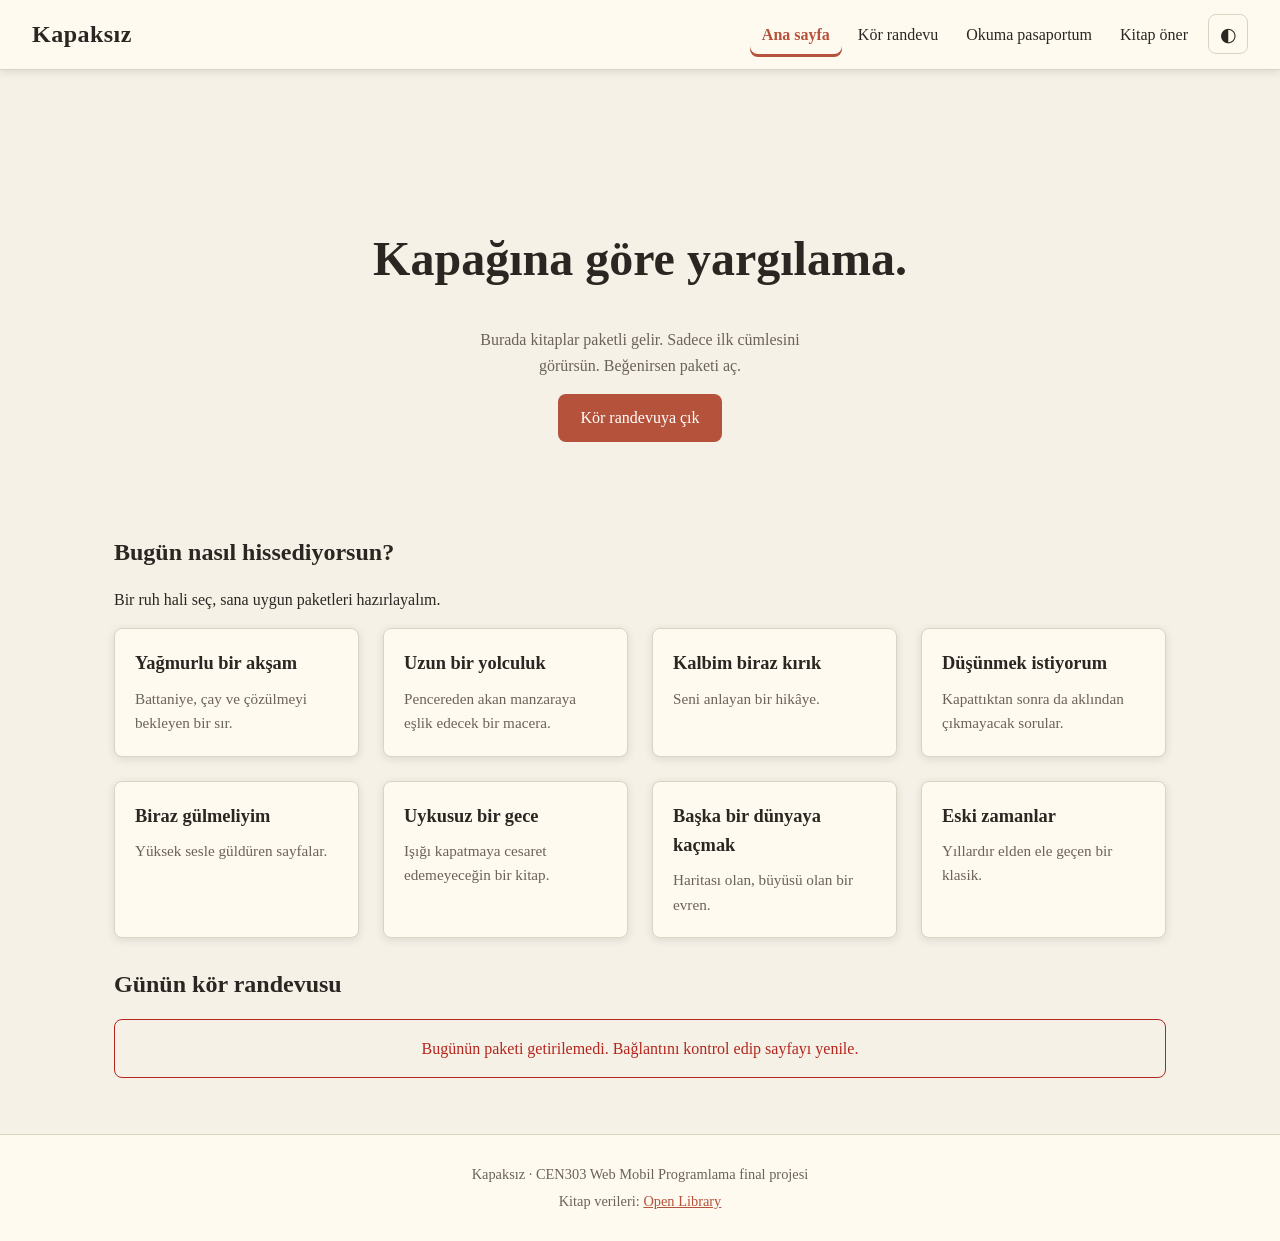
==== index.html @ 29a445d3 "Claude'un yazdığı ilk sürüm (yedek, teslime girmeyecek)" ====
<!DOCTYPE html>
<!-- lang="tr": Ekran okuyucular metni Türkçe okur, tarayıcı da heceleme ve tireleme işini buna göre yapar. -->
<html lang="tr">
<head>
  <!-- Türkçe karakterlerin (ç, ğ, ı, ö, ş, ü) bozulmadan görünmesi için -->
  <meta charset="UTF-8">
  <!-- Ödev şartı: meta viewport. Bu satır olmazsa telefon sayfayı masaüstü genişliğinde çizip küçültür,
       medya sorgularımız da hiç çalışmaz. -->
  <meta name="viewport" content="width=device-width, initial-scale=1.0">
  <meta name="description" content="Kapaksız: Kitaplarla kör randevu. Kapağı değil, ilk cümleyi gör.">
  <title>Kapaksız | Kitaplarla kör randevu</title>

  <!-- Ödev şartı: tek harici CSS dosyası. Dört sayfa da aynı dosyayı kullanır. -->
  <link rel="stylesheet" href="css/style.css">

  <!-- defer: HTML tamamen okunduktan sonra çalışır. Böylece JS, aradığı öğeleri sayfada hazır bulur. -->
  <script src="js/main.js" defer></script>
  <!-- Sayfaya özel kod. defer'li betikler yazıldıkları sırayla çalışır, main.js hep önce gelir. -->
  <script src="js/anasayfa.js" defer></script>
</head>
<body>

  <!-- ================= ORTAK ÜST BİLGİ =================
       Bu <header> bloğu dört sayfada da birebir aynı olacak.
       Tek fark: aktif sayfanın linkinde aria-current="page" bulunur. -->
  <header class="ust-bilgi">
    <a href="index.html" class="logo">Kapaksız</a>

    <!-- Hamburger menü düğmesi. Sadece mobilde görünecek (Aşama 3, CSS).
         aria-expanded: Menünün açık mı kapalı mı olduğunu ekran okuyucuya bildirir. JS bunu değiştirecek (Aşama 4). -->
    <button class="menu-dugmesi" type="button" aria-expanded="false" aria-controls="ana-menu" aria-label="Menüyü aç">
      <span class="menu-cizgi"></span>
      <span class="menu-cizgi"></span>
      <span class="menu-cizgi"></span>
    </button>

    <!-- <nav>: "Bu bir gezinme menüsüdür" anlamı taşır. <div> bu bilgiyi vermez. -->
    <nav id="ana-menu" class="ana-menu" aria-label="Ana menü">
      <ul>
        <li><a href="index.html" aria-current="page">Ana sayfa</a></li>
        <li><a href="randevu.html">Kör randevu</a></li>
        <li><a href="pasaport.html">Okuma pasaportum</a></li>
        <li><a href="iletisim.html">Kitap öner</a></li>
      </ul>
    </nav>

    <button class="tema-dugmesi" type="button" aria-label="Karanlık modu aç/kapat">◐</button>
  </header>

  <!-- <main>: Sayfanın asıl içeriği. Her sayfada yalnızca bir tane olur. -->
  <main>

    <!-- Karşılama bölümü. aria-labelledby, bölümü başlığıyla ilişkilendirir. -->
    <section class="karsilama" aria-labelledby="karsilama-baslik">
      <h1 id="karsilama-baslik">Kapağına göre yargılama.</h1>
      <p>Burada kitaplar paketli gelir. Sadece ilk cümlesini görürsün. Beğenirsen paketi aç.</p>
      <a href="randevu.html" class="dugme">Kör randevuya çık</a>
    </section>

    <!-- Ruh hali kartları. İçi şimdilik boş: Kartları Aşama 4'te JavaScript,
         data/moods.json dosyasını okuyup createElement ile üretecek. -->
    <section class="ruh-hali" aria-labelledby="ruh-hali-baslik">
      <h2 id="ruh-hali-baslik">Bugün nasıl hissediyorsun?</h2>
      <p>Bir ruh hali seç, sana uygun paketleri hazırlayalım.</p>
      <div id="ruh-hali-kartlari" class="kart-izgara">
        <!-- JS buraya kartları ekleyecek -->
      </div>
    </section>

    <!-- Günün kör randevusu: Tek bir paketli kart. JS, kartı bu kutunun içine koyacak.
         Kart bir <article> olacak (kendi başına anlamlı içerik), ilk cümle de <blockquote> (alıntı). -->
    <section class="gunun-randevusu" aria-labelledby="gunun-baslik">
      <h2 id="gunun-baslik">Günün kör randevusu</h2>
      <div id="gunun-kitabi" aria-live="polite">
        <p class="durum">Paket hazırlanıyor…</p>
      </div>
    </section>

  </main>

  <!-- ================= ORTAK ALT BİLGİ ================= -->
  <footer class="alt-bilgi">
    <p>Kapaksız · CEN303 Web Mobil Programlama final projesi</p>
    <p>Kitap verileri: <a href="https://openlibrary.org" target="_blank" rel="noopener">Open Library</a></p>
  </footer>

</body>
</html>
---- css/style.css ----
/* =========================================================
   Kapaksız - tek stil dosyası (ödev şartı: tek harici CSS)
   Bölümler:
   1. Değişkenler (:root) ve karanlık mod
   2. Temel ayarlar
   3. Üst bilgi ve menü
   4. Sayfa bölümleri ve düğmeler
   5. Kartlar (ruh hali, kitap paketi, mühür)
   6. Form
   7. Alt bilgi
   8. Medya sorguları (tablet, masaüstü)

   Yaklaşım: "Önce mobil". Temel kurallar telefona göre yazılır,
   ekran büyüdükçe medya sorgularıyla genişletilir.
   ========================================================= */


/* ---------------------------------------------------------
   1. Değişkenler: renkleri ve ölçüleri tek yerde tutarız.
   Karanlık modda sadece bu değerleri değiştirmemiz yeterli.
   --------------------------------------------------------- */
:root {
  --renk-zemin: #f6f1e7;      /* eski kâğıt rengi */
  --renk-yuzey: #fffaf0;      /* kartların zemini, zeminden biraz açık */
  --renk-metin: #2b2622;
  --renk-soluk: #6b625a;      /* ikincil metinler */
  --renk-vurgu: #b5523b;      /* mühür kırmızısı */
  --renk-vurgu-koyu: #8e3e2c;
  --renk-paket: #c9a77c;      /* ambalaj kâğıdı */
  --renk-sicim: #7a5c3a;      /* paketin sicimi */
  --renk-hata: #b3261e;
  --renk-basari: #2e7d4f;
  --renk-cizgi: #ddd3c2;

  --yazi-govde: "Georgia", serif;
  --yazi-baslik: "Georgia", serif;

  --bosluk: 1rem;
  --kose: 8px;
  --golge: 0 2px 8px rgba(43, 38, 34, 0.12);
  --golge-buyuk: 0 8px 24px rgba(43, 38, 34, 0.18);
  --gecis: 0.3s ease;
  --icerik-genisligi: 1100px;
}

/* Karanlık mod: JS, <html> öğesine data-tema="karanlik" ekleyince
   bu değerler yukarıdakilerin yerine geçer. Başka hiçbir kural değişmez. */
:root[data-tema="karanlik"] {
  --renk-zemin: #1d1a17;
  --renk-yuzey: #29241f;
  --renk-metin: #ece4d6;
  --renk-soluk: #b0a594;
  --renk-vurgu: #e07a5f;
  --renk-vurgu-koyu: #c4634a;
  --renk-paket: #8a6d4b;
  --renk-sicim: #d8b98c;
  --renk-hata: #f28b82;
  --renk-basari: #7fd1a0;
  --renk-cizgi: #3d362f;
  --golge: 0 2px 8px rgba(0, 0, 0, 0.4);
  --golge-buyuk: 0 8px 24px rgba(0, 0, 0, 0.5);
}


/* ---------------------------------------------------------
   2. Temel ayarlar
   --------------------------------------------------------- */

/* box-sizing: Kenarlık ve iç boşluk, genişliğe dahil edilir. Ölçüler öngörülebilir olur. */
*,
*::before,
*::after {
  box-sizing: border-box;
}

body {
  margin: 0;
  min-height: 100vh;
  /* Flexbox ile alt bilgiyi her zaman sayfanın en altına iteriz. */
  display: flex;
  flex-direction: column;
  background-color: var(--renk-zemin);
  color: var(--renk-metin);
  font-family: var(--yazi-govde);
  line-height: 1.6;
  transition: background-color var(--gecis), color var(--gecis);
}

main {
  flex: 1;                 /* Kalan boşluğun tamamını main kaplar */
  width: 100%;
  max-width: var(--icerik-genisligi);
  margin: 0 auto;
  padding: var(--bosluk);
}

h1,
h2 {
  font-family: var(--yazi-baslik);
  line-height: 1.2;
}

h1 { font-size: 2rem; }
h2 { font-size: 1.5rem; }

a {
  color: var(--renk-vurgu);
  transition: color var(--gecis);
}

a:hover {
  color: var(--renk-vurgu-koyu);
}

img {
  max-width: 100%;
  display: block;
}

/* Klavye ile gezinen kullanıcılar nerede olduklarını görsün diye belirgin odak çerçevesi.
   :focus-visible sadece klavye odağında çalışır, fare tıklamasında çerçeve çıkmaz. */
:focus-visible {
  outline: 3px solid var(--renk-vurgu);
  outline-offset: 3px;
}

/* Gözle görünmeyen ama ekran okuyucunun okuduğu metin (ör. "Paketler" başlığı). */
.gorsel-gizli {
  position: absolute;
  width: 1px;
  height: 1px;
  overflow: hidden;
  clip: rect(0 0 0 0);
  white-space: nowrap;
}


/* ---------------------------------------------------------
   3. Üst bilgi ve menü (Flexbox)
   --------------------------------------------------------- */
.ust-bilgi {
  display: flex;
  flex-wrap: wrap;          /* Mobilde menü alt satıra geçebilsin */
  align-items: center;
  gap: 0.5rem;
  padding: 0.75rem var(--bosluk);
  background-color: var(--renk-yuzey);
  border-bottom: 1px solid var(--renk-cizgi);
  box-shadow: var(--golge);
  position: sticky;         /* Kaydırırken üstte sabit kalır */
  top: 0;
  z-index: 10;
}

.logo {
  margin-right: auto;       /* Logoyu sola, geri kalan her şeyi sağa iter */
  font-size: 1.5rem;
  font-weight: bold;
  text-decoration: none;
  color: var(--renk-metin);
  letter-spacing: 0.02em;
}

/* Mobilde sıralama: logo, tema düğmesi, hamburger. Menü en alta, tam genişlikte. */
.tema-dugmesi { order: 1; }
.menu-dugmesi { order: 2; }
.ana-menu     { order: 3; flex-basis: 100%; }

.tema-dugmesi,
.menu-dugmesi {
  background: none;
  border: 1px solid var(--renk-cizgi);
  border-radius: var(--kose);
  color: var(--renk-metin);
  cursor: pointer;
  width: 2.5rem;
  height: 2.5rem;
  font-size: 1.2rem;
  transition: background-color var(--gecis), border-color var(--gecis);
}

.tema-dugmesi:hover,
.menu-dugmesi:hover {
  background-color: var(--renk-zemin);
  border-color: var(--renk-vurgu);
}

/* Hamburger: Üç çizgi alt alta */
.menu-dugmesi {
  display: flex;
  flex-direction: column;
  justify-content: center;
  align-items: center;
  gap: 5px;
}

.menu-cizgi {
  display: block;
  width: 20px;
  height: 2px;
  background-color: currentColor;
  transition: transform var(--gecis), opacity var(--gecis);
}

/* Menü açıkken (aria-expanded="true") çizgiler X şekline döner. */
.menu-dugmesi[aria-expanded="true"] .menu-cizgi:nth-child(1) {
  transform: translateY(7px) rotate(45deg);
}
.menu-dugmesi[aria-expanded="true"] .menu-cizgi:nth-child(2) {
  opacity: 0;
}
.menu-dugmesi[aria-expanded="true"] .menu-cizgi:nth-child(3) {
  transform: translateY(-7px) rotate(-45deg);
}

/* Mobil menü: Varsayılan olarak kapalı. max-height ile açılırken kayarak iner.
   (display: none geçiş animasyonu yapamadığı için max-height kullanıyoruz.) */
.ana-menu {
  max-height: 0;
  overflow: hidden;
  transition: max-height var(--gecis);
}

/* JS, düğmeye tıklanınca menüye "acik" sınıfını ekleyecek (classList.toggle). */
.ana-menu.acik {
  max-height: 20rem;
}

.ana-menu ul {
  list-style: none;
  margin: 0;
  padding: 0.5rem 0;
  display: flex;
  flex-direction: column;
  gap: 0.25rem;
}

.ana-menu a {
  display: block;
  padding: 0.6rem 0.75rem;
  border-radius: var(--kose);
  text-decoration: none;
  color: var(--renk-metin);
  transition: background-color var(--gecis), color var(--gecis);
}

.ana-menu a:hover,
.ana-menu a:focus-visible {
  background-color: var(--renk-zemin);
  color: var(--renk-vurgu);
}

/* Aktif sayfa: HTML'deki aria-current="page" niteliğini seçici olarak kullanıyoruz. */
.ana-menu a[aria-current="page"] {
  color: var(--renk-vurgu);
  font-weight: bold;
  box-shadow: inset 3px 0 0 var(--renk-vurgu);
}


/* ---------------------------------------------------------
   4. Sayfa bölümleri ve düğmeler
   --------------------------------------------------------- */
section {
  margin-block: 2rem;
}

.karsilama {
  text-align: center;
  padding: 2rem var(--bosluk);
}

.karsilama p {
  max-width: 40ch;          /* Satır çok uzamasın, okunabilir kalsın */
  margin-inline: auto;
  color: var(--renk-soluk);
}

.dugme {
  display: inline-block;
  padding: 0.7rem 1.4rem;
  border: none;
  border-radius: var(--kose);
  background-color: var(--renk-vurgu);
  color: #fff;
  font-family: inherit;
  font-size: 1rem;
  text-decoration: none;
  cursor: pointer;
  transition: background-color var(--gecis), transform var(--gecis);
}

.dugme:hover {
  background-color: var(--renk-vurgu-koyu);
  color: #fff;
  transform: translateY(-2px);
}

.dugme:active {
  transform: translateY(0);
}

.dugme-ikincil {
  background-color: transparent;
  color: var(--renk-vurgu);
  border: 1px solid var(--renk-vurgu);
}

.dugme-ikincil:hover {
  background-color: var(--renk-vurgu);
}

/* Yükleniyor, hata ve "sonuç yok" mesajları */
.durum {
  text-align: center;
  color: var(--renk-soluk);
  padding: var(--bosluk);
}

/* hidden niteliği bazı display kurallarınca ezilebilir, garantiye alıyoruz. */
[hidden] {
  display: none !important;
}

.durum-yukleniyor::before {
  content: "";
  display: inline-block;
  width: 1rem;
  height: 1rem;
  margin-right: 0.5rem;
  vertical-align: -2px;
  border: 2px solid var(--renk-cizgi);
  border-top-color: var(--renk-vurgu);
  border-radius: 50%;
  animation: don 0.8s linear infinite;
}

@keyframes don {
  to { transform: rotate(360deg); }
}

.durum-hata {
  color: var(--renk-hata);
  border: 1px solid var(--renk-hata);
  border-radius: var(--kose);
}

/* Randevu sayfasındaki arama ve filtre çubuğu */
.arac-cubugu {
  display: flex;
  flex-direction: column;
  gap: var(--bosluk);
}


/* ---------------------------------------------------------
   5. Kartlar (Grid)
   --------------------------------------------------------- */

/* Izgara: auto-fill + minmax ile sütun sayısı ekrana göre kendiliğinden ayarlanır.
   Medya sorgusunda sadece boşluğu büyütmemiz yeterli. */
.kart-izgara {
  display: grid;
  grid-template-columns: repeat(auto-fill, minmax(220px, 1fr));
  gap: var(--bosluk);
  padding: 0;
  list-style: none;
}

/* Ruh hali kartı (JS ile <a class="ruh-hali-karti"> olarak üretilir, randevu sayfasına götürür) */
.ruh-hali-karti {
  display: block;
  text-decoration: none;
  text-align: left;
  padding: 1.25rem;
  border: 1px solid var(--renk-cizgi);
  border-radius: var(--kose);
  background-color: var(--renk-yuzey);
  color: var(--renk-metin);
  font-family: inherit;
  font-size: 1rem;
  cursor: pointer;
  box-shadow: var(--golge);
  transition: transform var(--gecis), box-shadow var(--gecis), border-color var(--gecis);
}

.ruh-hali-karti:hover,
.ruh-hali-karti:focus-visible {
  transform: translateY(-4px);
  box-shadow: var(--golge-buyuk);
  border-color: var(--renk-vurgu);
  color: var(--renk-metin);   /* Genel a:hover rengi kartın yazısını boyamasın */
}

.ruh-hali-karti h3 {
  margin: 0 0 0.5rem;
  font-size: 1.15rem;
}

.ruh-hali-karti p {
  margin: 0;
  color: var(--renk-soluk);
  font-size: 0.95rem;
}

/* --- Kitap paketi: Dönen kart ---
   JS'nin üreteceği yapı:
   <article class="kitap-karti">
     <div class="kart-ic">
       <div class="kart-yuz kart-on">  paket + ilk cümle + etiketler </div>
       <div class="kart-yuz kart-arka"> kapak + isim + yazar </div>
     </div>
   </article>
   Karta "acik" sınıfı eklenince .kart-ic 180 derece döner. */
.kitap-karti {
  perspective: 1000px;      /* 3B derinlik hissi verir */
  min-height: 400px;
}

.kart-ic {
  position: relative;
  width: 100%;
  height: 100%;
  min-height: 400px;
  transform-style: preserve-3d;
  transition: transform 0.7s cubic-bezier(0.4, 0.2, 0.2, 1);
}

.kitap-karti.acik .kart-ic {
  transform: rotateY(180deg);
}

.kart-yuz {
  position: absolute;
  inset: 0;
  display: flex;
  flex-direction: column;
  justify-content: center;
  gap: 0.75rem;
  padding: 1.25rem;
  border-radius: var(--kose);
  box-shadow: var(--golge);
  backface-visibility: hidden;   /* Arkası dönükken görünmesin */
}

/* Ön yüz: Ambalaj kâğıdı ve çapraz sicim (iki doğrusal gradyan ile çizildi) */
.kart-on {
  background:
    linear-gradient(90deg, transparent calc(50% - 3px), var(--renk-sicim) calc(50% - 3px),
                    var(--renk-sicim) calc(50% + 3px), transparent calc(50% + 3px)),
    linear-gradient(0deg, transparent calc(50% - 3px), var(--renk-sicim) calc(50% - 3px),
                    var(--renk-sicim) calc(50% + 3px), transparent calc(50% + 3px)),
    var(--renk-paket);
  color: #2b2622;
  cursor: pointer;
  transition: box-shadow var(--gecis), transform var(--gecis);
}

.kitap-karti:hover .kart-on {
  box-shadow: var(--golge-buyuk);
}

/* İlk cümle, sicimin üstünde okunabilsin diye kâğıt bir etiket içinde durur */
.ilk-cumle {
  margin: 0;
  padding: 1rem;
  background-color: var(--renk-yuzey);
  color: var(--renk-metin);
  border-radius: 4px;
  font-style: italic;
  box-shadow: var(--golge);
}

.ilk-cumle p {
  margin: 0;
}

.etiketler {
  display: flex;
  flex-wrap: wrap;
  gap: 0.4rem;
  padding: 0;
  margin: 0;
  list-style: none;
}

.etiketler li {
  padding: 0.15rem 0.6rem;
  border-radius: 999px;
  background-color: var(--renk-yuzey);
  color: var(--renk-metin);
  font-size: 0.8rem;
}

/* Arka yüz: Kapak ve isim. Başlangıçta ters durur, kart dönünce düzelir. */
.kart-arka {
  transform: rotateY(180deg);
  align-items: center;
  text-align: center;
  background-color: var(--renk-yuzey);
}

.kart-arka img {
  max-height: 200px;
  width: auto;
  border-radius: 4px;
  box-shadow: var(--golge);
}

.kart-arka h3 {
  margin: 0;
  font-size: 1.1rem;
}

.kart-arka p {
  margin: 0;
  color: var(--renk-soluk);
}

/* Günün randevusu: Tek kart, ortada ve sınırlı genişlikte */
.gunun-randevusu .kitap-karti {
  max-width: 360px;
  margin-inline: auto;
}

/* Arka yüzdeki "mühürle" ve "kapat" düğmeleri */
.kart-dugmeleri {
  display: flex;
  flex-wrap: wrap;
  justify-content: center;
  gap: 0.5rem;
}

.kart-dugmeleri .dugme {
  padding: 0.5rem 0.9rem;
  font-size: 0.9rem;
}

.dugme:disabled {
  opacity: 0.6;
  cursor: default;
  transform: none;
}

/* --- Mühür (pasaport sayfası) --- */
.muhur-listesi li {
  display: flex;
  align-items: center;
  gap: var(--bosluk);
  padding: var(--bosluk);
  background-color: var(--renk-yuzey);
  border: 1px dashed var(--renk-cizgi);
  border-radius: var(--kose);
}

/* Yuvarlak kırmızı mühür. JS her yeni kayıtta bunu ekleyecek, animasyon kendiliğinden çalışır. */
.muhur {
  flex-shrink: 0;
  display: grid;
  place-items: center;
  width: 4rem;
  height: 4rem;
  border: 3px double var(--renk-vurgu);
  border-radius: 50%;
  color: var(--renk-vurgu);
  font-size: 0.7rem;
  font-weight: bold;
  text-transform: uppercase;
  transform: rotate(-12deg);
  animation: muhur-bas 0.5s ease-out;
}

/* Mühür büyükten küçüğe "basılır" ve hafif sekerek yerine oturur. */
@keyframes muhur-bas {
  0%   { transform: scale(2.5) rotate(-30deg); opacity: 0; }
  60%  { transform: scale(0.9) rotate(-10deg); opacity: 1; }
  100% { transform: scale(1)   rotate(-12deg); }
}

/* İlerleme çubuğu */
.ilerleme {
  margin-top: var(--bosluk);
}

.ilerleme progress {
  width: 100%;
  height: 1rem;
  accent-color: var(--renk-vurgu);
}


/* ---------------------------------------------------------
   6. Form
   --------------------------------------------------------- */
.form {
  display: flex;
  flex-direction: column;
  gap: var(--bosluk);
  max-width: 600px;
}

.form-alani {
  display: flex;
  flex-direction: column;
  gap: 0.3rem;
}

label {
  font-weight: bold;
}

input,
select,
textarea {
  width: 100%;
  padding: 0.65rem 0.75rem;
  border: 1px solid var(--renk-cizgi);
  border-radius: var(--kose);
  background-color: var(--renk-yuzey);
  color: var(--renk-metin);
  font-family: inherit;
  font-size: 1rem;
  transition: border-color var(--gecis), box-shadow var(--gecis);
}

textarea {
  resize: vertical;
}

input:hover,
select:hover,
textarea:hover {
  border-color: var(--renk-soluk);
}

input:focus,
select:focus,
textarea:focus {
  outline: none;
  border-color: var(--renk-vurgu);
  box-shadow: 0 0 0 3px rgba(181, 82, 59, 0.25);
}

/* JS hatalı alana "hatali" sınıfını ekleyecek (classList.add) */
.hatali {
  border-color: var(--renk-hata);
}

.hata-mesaji {
  min-height: 1.2em;         /* Mesaj gelince form aşağı zıplamasın */
  color: var(--renk-hata);
  font-size: 0.9rem;
}

.basari-mesaji {
  margin: 0;
  color: var(--renk-basari);
  font-weight: bold;
}

.basari-mesaji:not(:empty) {
  animation: belir 0.4s ease-out;
}

@keyframes belir {
  from { opacity: 0; transform: translateY(-6px); }
  to   { opacity: 1; transform: translateY(0); }
}

.form > .dugme {
  align-self: flex-start;
}


/* ---------------------------------------------------------
   7. Alt bilgi
   --------------------------------------------------------- */
.alt-bilgi {
  padding: 1.5rem var(--bosluk);
  text-align: center;
  font-size: 0.9rem;
  color: var(--renk-soluk);
  border-top: 1px solid var(--renk-cizgi);
  background-color: var(--renk-yuzey);
}

.alt-bilgi p {
  margin: 0.25rem 0;
}


/* ---------------------------------------------------------
   8. Medya sorguları (ödev şartı: en az 2 kırılma noktası)
   --------------------------------------------------------- */

/* Kırılma noktası 1: Tablet (600px ve üstü) */
@media (min-width: 600px) {
  h1 { font-size: 2.5rem; }

  main {
    padding: 1.5rem;
  }

  /* Arama ve filtre yan yana */
  .arac-cubugu {
    flex-direction: row;
    align-items: flex-end;
  }

  .arac-cubugu .form-alani:first-child {
    flex: 2;
  }

  .arac-cubugu .form-alani:last-child {
    flex: 1;
  }

  /* Pasaport: Hedef alanı ve düğme yan yana */
  .form-satir {
    flex-direction: row;
    align-items: flex-start;
  }

  .form-satir .form-alani {
    flex: 1;
  }

  .form-satir .dugme {
    margin-top: 1.9rem;      /* Etiketin yüksekliği kadar aşağı, input ile hizalı */
  }
}

/* Kırılma noktası 2: Masaüstü (900px ve üstü) */
@media (min-width: 900px) {
  h1 { font-size: 3rem; }

  .ust-bilgi {
    flex-wrap: nowrap;
    padding-inline: 2rem;
  }

  /* Hamburger'e gerek yok, menü her zaman görünür ve yatay */
  .menu-dugmesi {
    display: none;
  }

  .ana-menu {
    order: 0;
    flex-basis: auto;
    max-height: none;
    overflow: visible;
  }

  .ana-menu ul {
    flex-direction: row;
    padding: 0;
  }

  .ana-menu a[aria-current="page"] {
    box-shadow: inset 0 -3px 0 var(--renk-vurgu);
  }

  .tema-dugmesi {
    order: 1;
  }

  .kart-izgara {
    gap: 1.5rem;
  }

  .karsilama {
    padding-block: 4rem;
  }
}

/* Hareket hassasiyeti olan kullanıcılar için animasyonları kısalt. */
@media (prefers-reduced-motion: reduce) {
  *,
  *::before,
  *::after {
    animation-duration: 0.01ms !important;
    transition-duration: 0.01ms !important;
  }
}
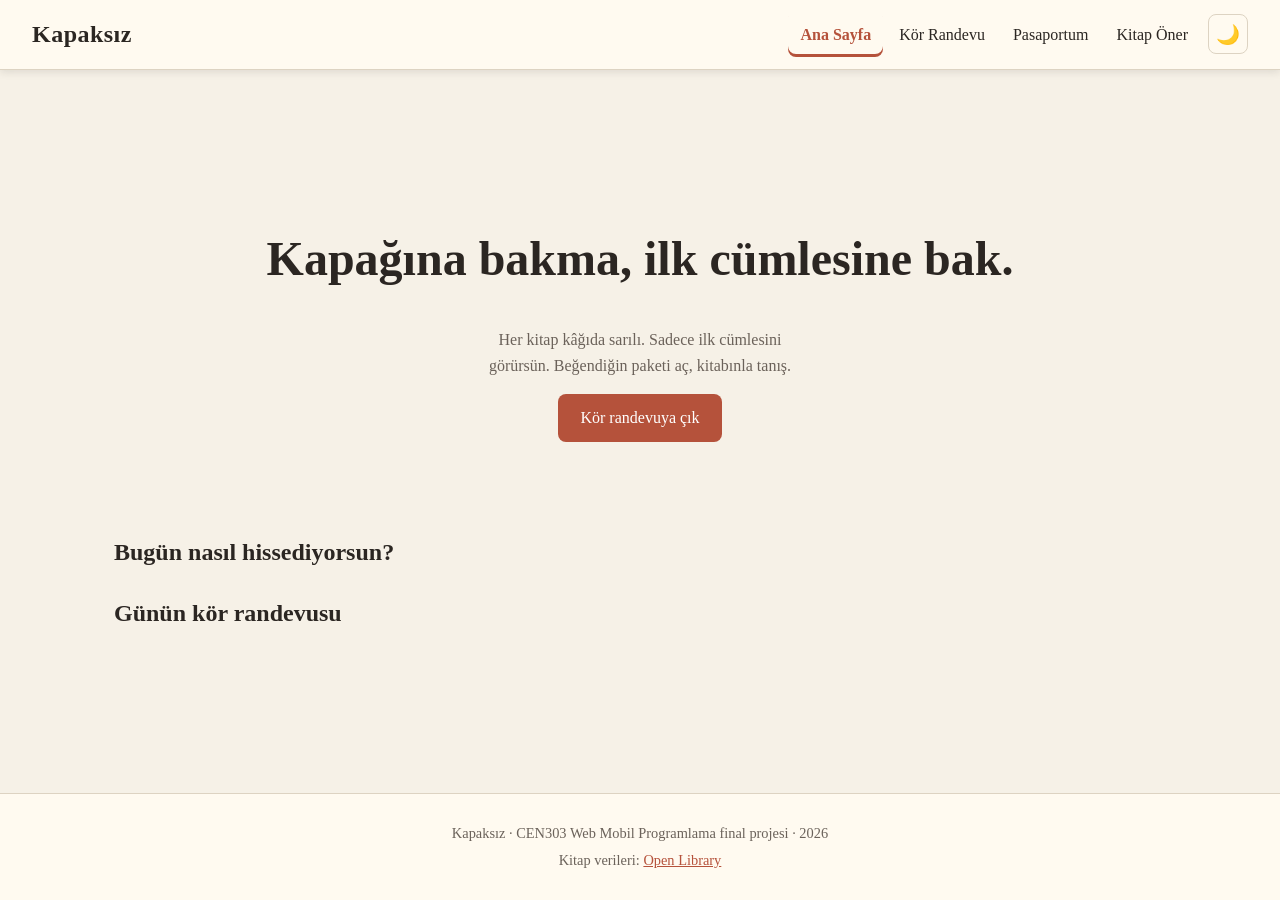
==== commit f5b351c1: "Ana sayfanın HTML iskeleti eklendi" ====
--- a/index.html
+++ b/index.html
@@ -1,88 +1,61 @@
 <!DOCTYPE html>
-<!-- lang="tr": Ekran okuyucular metni Türkçe okur, tarayıcı da heceleme ve tireleme işini buna göre yapar. -->
 <html lang="tr">
 <head>
-  <!-- Türkçe karakterlerin (ç, ğ, ı, ö, ş, ü) bozulmadan görünmesi için -->
   <meta charset="UTF-8">
-  <!-- Ödev şartı: meta viewport. Bu satır olmazsa telefon sayfayı masaüstü genişliğinde çizip küçültür,
-       medya sorgularımız da hiç çalışmaz. -->
   <meta name="viewport" content="width=device-width, initial-scale=1.0">
-  <meta name="description" content="Kapaksız: Kitaplarla kör randevu. Kapağı değil, ilk cümleyi gör.">
-  <title>Kapaksız | Kitaplarla kör randevu</title>
-
-  <!-- Ödev şartı: tek harici CSS dosyası. Dört sayfa da aynı dosyayı kullanır. -->
+  <meta name="description" content="Kapaksız: Kapağına bakmadan, ilk cümlesiyle kitap seç.">
+  <title>Kapaksız | Ana Sayfa</title>
   <link rel="stylesheet" href="css/style.css">
-
-  <!-- defer: HTML tamamen okunduktan sonra çalışır. Böylece JS, aradığı öğeleri sayfada hazır bulur. -->
-  <script src="js/main.js" defer></script>
-  <!-- Sayfaya özel kod. defer'li betikler yazıldıkları sırayla çalışır, main.js hep önce gelir. -->
-  <script src="js/anasayfa.js" defer></script>
 </head>
 <body>
-
-  <!-- ================= ORTAK ÜST BİLGİ =================
-       Bu <header> bloğu dört sayfada da birebir aynı olacak.
-       Tek fark: aktif sayfanın linkinde aria-current="page" bulunur. -->
   <header class="ust-bilgi">
     <a href="index.html" class="logo">Kapaksız</a>
 
-    <!-- Hamburger menü düğmesi. Sadece mobilde görünecek (Aşama 3, CSS).
-         aria-expanded: Menünün açık mı kapalı mı olduğunu ekran okuyucuya bildirir. JS bunu değiştirecek (Aşama 4). -->
+    <button class="tema-dugmesi" type="button" aria-label="Karanlık modu aç/kapat">🌙</button>
+
     <button class="menu-dugmesi" type="button" aria-expanded="false" aria-controls="ana-menu" aria-label="Menüyü aç">
       <span class="menu-cizgi"></span>
       <span class="menu-cizgi"></span>
       <span class="menu-cizgi"></span>
     </button>
 
-    <!-- <nav>: "Bu bir gezinme menüsüdür" anlamı taşır. <div> bu bilgiyi vermez. -->
-    <nav id="ana-menu" class="ana-menu" aria-label="Ana menü">
+    <nav class="ana-menu" id="ana-menu" aria-label="Ana menü">
       <ul>
-        <li><a href="index.html" aria-current="page">Ana sayfa</a></li>
-        <li><a href="randevu.html">Kör randevu</a></li>
-        <li><a href="pasaport.html">Okuma pasaportum</a></li>
-        <li><a href="iletisim.html">Kitap öner</a></li>
+        <li><a href="index.html" aria-current="page">Ana Sayfa</a></li>
+        <li><a href="randevu.html">Kör Randevu</a></li>
+        <li><a href="pasaport.html">Pasaportum</a></li>
+        <li><a href="iletisim.html">Kitap Öner</a></li>
       </ul>
     </nav>
-
-    <button class="tema-dugmesi" type="button" aria-label="Karanlık modu aç/kapat">◐</button>
   </header>
 
-  <!-- <main>: Sayfanın asıl içeriği. Her sayfada yalnızca bir tane olur. -->
   <main>
-
-    <!-- Karşılama bölümü. aria-labelledby, bölümü başlığıyla ilişkilendirir. -->
-    <section class="karsilama" aria-labelledby="karsilama-baslik">
-      <h1 id="karsilama-baslik">Kapağına göre yargılama.</h1>
-      <p>Burada kitaplar paketli gelir. Sadece ilk cümlesini görürsün. Beğenirsen paketi aç.</p>
+    <section class="karsilama">
+      <h1>Kapağına bakma, ilk cümlesine bak.</h1>
+      <p>Her kitap kâğıda sarılı. Sadece ilk cümlesini görürsün. Beğendiğin paketi aç, kitabınla tanış.</p>
       <a href="randevu.html" class="dugme">Kör randevuya çık</a>
     </section>
 
-    <!-- Ruh hali kartları. İçi şimdilik boş: Kartları Aşama 4'te JavaScript,
-         data/moods.json dosyasını okuyup createElement ile üretecek. -->
-    <section class="ruh-hali" aria-labelledby="ruh-hali-baslik">
+    <section class="ruh-halleri" aria-labelledby="ruh-hali-baslik">
       <h2 id="ruh-hali-baslik">Bugün nasıl hissediyorsun?</h2>
-      <p>Bir ruh hali seç, sana uygun paketleri hazırlayalım.</p>
-      <div id="ruh-hali-kartlari" class="kart-izgara">
-        <!-- JS buraya kartları ekleyecek -->
+      <div class="ruh-hali-listesi" id="ruh-hali-listesi">
+        <!-- Kartlar JavaScript ile data/moods.json dosyasından oluşturulacak (Ders 9) -->
       </div>
     </section>
 
-    <!-- Günün kör randevusu: Tek bir paketli kart. JS, kartı bu kutunun içine koyacak.
-         Kart bir <article> olacak (kendi başına anlamlı içerik), ilk cümle de <blockquote> (alıntı). -->
-    <section class="gunun-randevusu" aria-labelledby="gunun-baslik">
-      <h2 id="gunun-baslik">Günün kör randevusu</h2>
-      <div id="gunun-kitabi" aria-live="polite">
-        <p class="durum">Paket hazırlanıyor…</p>
+    <section class="gunun-randevusu" aria-labelledby="gunun-randevusu-baslik">
+      <h2 id="gunun-randevusu-baslik">Günün kör randevusu</h2>
+      <div id="gunun-kitabi">
+        <!-- Günün kitabı JavaScript ile Open Library'den gelecek (Ders 10) -->
       </div>
     </section>
-
   </main>
 
-  <!-- ================= ORTAK ALT BİLGİ ================= -->
   <footer class="alt-bilgi">
-    <p>Kapaksız · CEN303 Web Mobil Programlama final projesi</p>
+    <p>Kapaksız · CEN303 Web Mobil Programlama final projesi · 2026</p>
     <p>Kitap verileri: <a href="https://openlibrary.org" target="_blank" rel="noopener">Open Library</a></p>
   </footer>
 
+  <script src="js/main.js"></script>
 </body>
 </html>
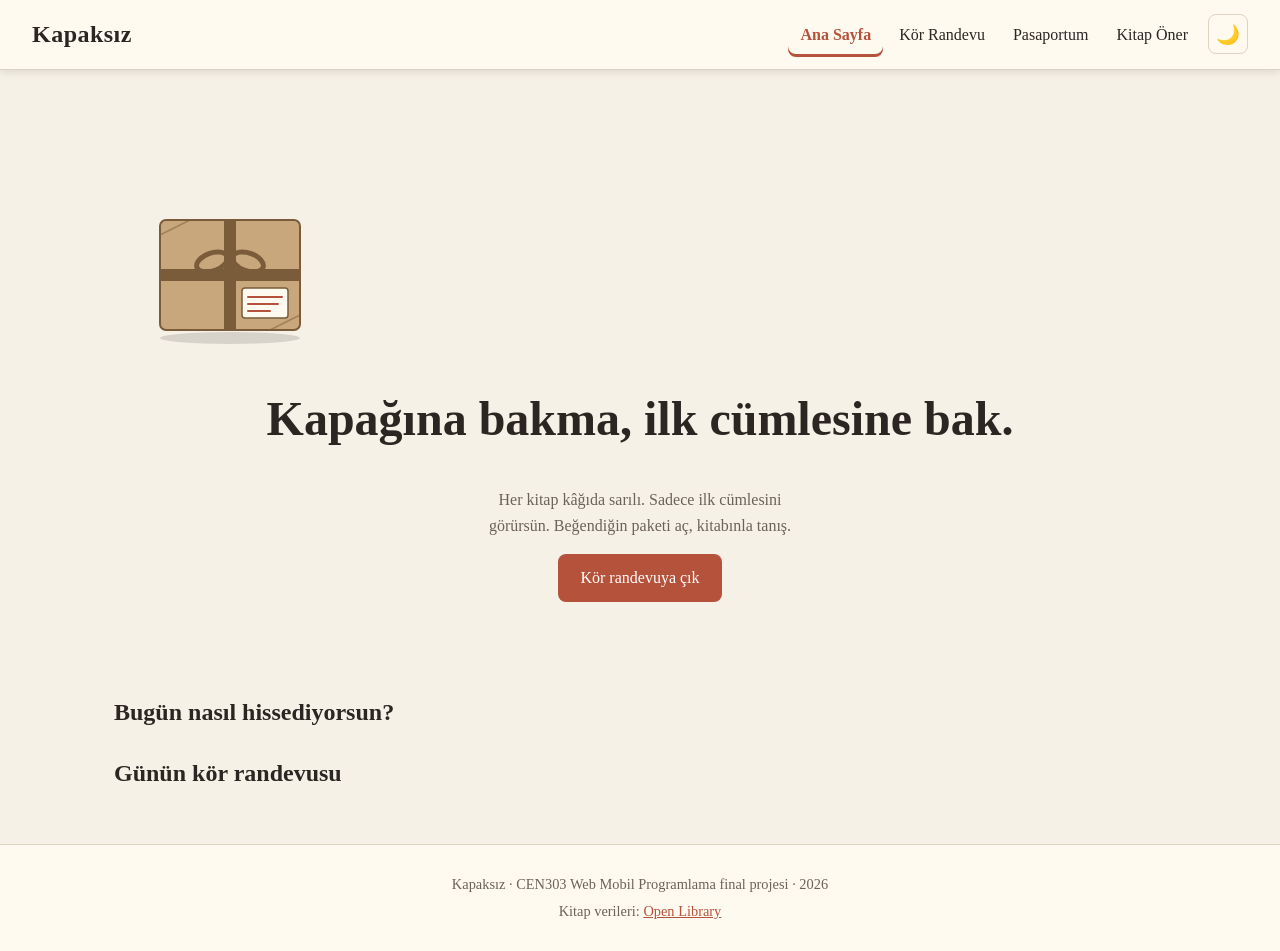
==== commit 35f32e89: "Kör randevu, pasaport ve kitap öner sayfaları ile paket görseli eklendi" ====
--- a/index.html
+++ b/index.html
@@ -31,6 +31,7 @@
 
   <main>
     <section class="karsilama">
+      <img src="img/paket.svg" alt="Kâğıda sarılmış, sicimle bağlanmış ve üzerinde ilk cümlesi yazılı bir kitap paketi" width="200" height="160">
       <h1>Kapağına bakma, ilk cümlesine bak.</h1>
       <p>Her kitap kâğıda sarılı. Sadece ilk cümlesini görürsün. Beğendiğin paketi aç, kitabınla tanış.</p>
       <a href="randevu.html" class="dugme">Kör randevuya çık</a>
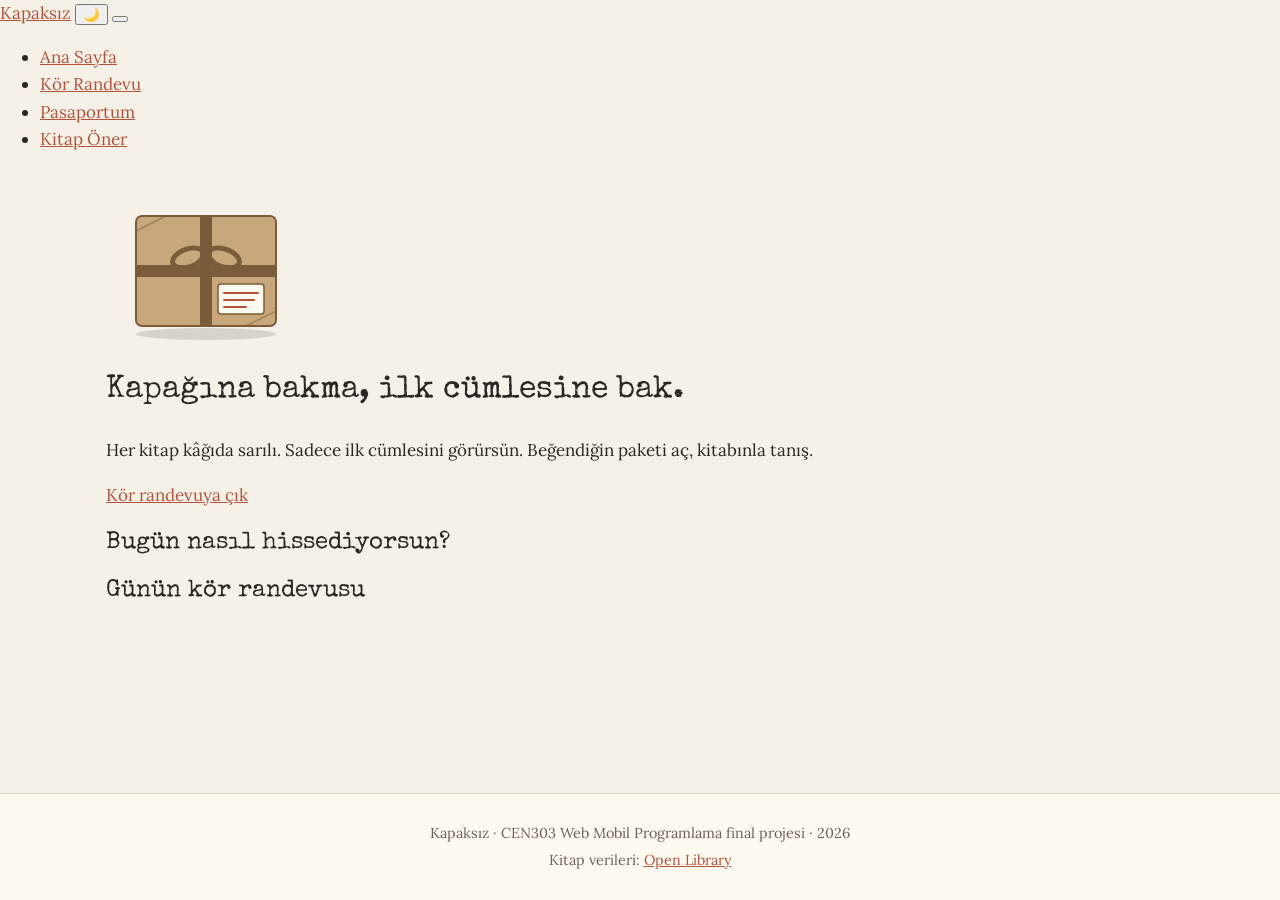
==== commit da76b59a: "Temel stiller, renk değişkenleri, karanlık mod renkleri ve Google Fonts eklendi Co-Authored-By: Clau" ====
--- a/index.html
+++ b/index.html
@@ -5,6 +5,10 @@
   <meta name="viewport" content="width=device-width, initial-scale=1.0">
   <meta name="description" content="Kapaksız: Kapağına bakmadan, ilk cümlesiyle kitap seç.">
   <title>Kapaksız | Ana Sayfa</title>
+  <!-- Google Fonts: Lora (gövde metni) ve Special Elite (daktilo görünümlü başlıklar) -->
+  <link rel="preconnect" href="https://fonts.googleapis.com">
+  <link rel="preconnect" href="https://fonts.gstatic.com" crossorigin>
+  <link rel="stylesheet" href="https://fonts.googleapis.com/css2?family=Lora:ital,wght@0,400;0,700;1,400&family=Special+Elite&display=swap">
   <link rel="stylesheet" href="css/style.css">
 </head>
 <body>
--- a/css/style.css
+++ b/css/style.css
@@ -1,14 +1,15 @@
 /* =========================================================
    Kapaksız - tek stil dosyası (ödev şartı: tek harici CSS)
+
    Bölümler:
    1. Değişkenler (:root) ve karanlık mod
    2. Temel ayarlar
-   3. Üst bilgi ve menü
-   4. Sayfa bölümleri ve düğmeler
-   5. Kartlar (ruh hali, kitap paketi, mühür)
-   6. Form
+   3. Üst bilgi ve menü            (Ders 4)
+   4. Sayfa bölümleri ve düğmeler  (Ders 5-6)
+   5. Kartlar                      (Ders 5-6)
+   6. Form                         (Ders 6)
    7. Alt bilgi
-   8. Medya sorguları (tablet, masaüstü)
+   8. Medya sorguları              (Ders 5)
 
    Yaklaşım: "Önce mobil". Temel kurallar telefona göre yazılır,
    ekran büyüdükçe medya sorgularıyla genişletilir.
@@ -16,25 +17,29 @@
 
 
 /* ---------------------------------------------------------
-   1. Değişkenler: renkleri ve ölçüleri tek yerde tutarız.
-   Karanlık modda sadece bu değerleri değiştirmemiz yeterli.
+   1. Değişkenler
+   Renkleri ve ölçüleri tek yerde tutarız. Bir rengi burada
+   değiştirince sitenin her yerinde değişir.
    --------------------------------------------------------- */
 :root {
-  --renk-zemin: #f6f1e7;      /* eski kâğıt rengi */
-  --renk-yuzey: #fffaf0;      /* kartların zemini, zeminden biraz açık */
+  /* Renkler */
+  --renk-zemin: #f6f1e7;        /* eski kâğıt rengi */
+  --renk-yuzey: #fffaf0;        /* kartların zemini, zeminden biraz açık */
   --renk-metin: #2b2622;
-  --renk-soluk: #6b625a;      /* ikincil metinler */
-  --renk-vurgu: #b5523b;      /* mühür kırmızısı */
+  --renk-soluk: #6b625a;        /* ikincil metinler */
+  --renk-vurgu: #b5523b;        /* mühür kırmızısı */
   --renk-vurgu-koyu: #8e3e2c;
-  --renk-paket: #c9a77c;      /* ambalaj kâğıdı */
-  --renk-sicim: #7a5c3a;      /* paketin sicimi */
+  --renk-paket: #c9a77c;        /* ambalaj kâğıdı */
+  --renk-sicim: #7a5c3a;        /* paketin sicimi */
   --renk-hata: #b3261e;
   --renk-basari: #2e7d4f;
   --renk-cizgi: #ddd3c2;
 
-  --yazi-govde: "Georgia", serif;
-  --yazi-baslik: "Georgia", serif;
+  /* Yazı tipleri (Google Fonts). Font yüklenemezse virgülden sonrakiler devreye girer. */
+  --yazi-govde: "Lora", Georgia, serif;
+  --yazi-baslik: "Special Elite", "Courier New", monospace;
 
+  /* Ölçüler */
   --bosluk: 1rem;
   --kose: 8px;
   --golge: 0 2px 8px rgba(43, 38, 34, 0.12);
@@ -43,8 +48,8 @@
   --icerik-genisligi: 1100px;
 }
 
-/* Karanlık mod: JS, <html> öğesine data-tema="karanlik" ekleyince
-   bu değerler yukarıdakilerin yerine geçer. Başka hiçbir kural değişmez. */
+/* Karanlık mod: JavaScript, <html> öğesine data-tema="karanlik" ekleyince (Ders 8)
+   bu değerler yukarıdakilerin yerine geçer. Başka hiçbir kuralı değiştirmeyiz. */
 :root[data-tema="karanlik"] {
   --renk-zemin: #1d1a17;
   --renk-yuzey: #29241f;
@@ -66,7 +71,8 @@
    2. Temel ayarlar
    --------------------------------------------------------- */
 
-/* box-sizing: Kenarlık ve iç boşluk, genişliğe dahil edilir. Ölçüler öngörülebilir olur. */
+/* box-sizing: Kenarlık ve iç boşluk genişliğe dahil edilir.
+   width: 200px dersek öğe gerçekten 200px olur, ölçüler öngörülebilir kalır. */
 *,
 *::before,
 *::after {
@@ -74,29 +80,31 @@
 }
 
 body {
-  margin: 0;
-  min-height: 100vh;
-  /* Flexbox ile alt bilgiyi her zaman sayfanın en altına iteriz. */
+  margin: 0;                      /* Tarayıcının varsayılan 8px kenar boşluğunu kaldır */
+  min-height: 100vh;              /* En az ekran yüksekliği kadar uzun ol */
+  /* İlk Flexbox: Öğeleri alt alta dizer. main büyüyünce footer en alta itilir. */
   display: flex;
   flex-direction: column;
   background-color: var(--renk-zemin);
   color: var(--renk-metin);
   font-family: var(--yazi-govde);
+  font-size: 1.0625rem;           /* 17px: Uzun metinlerde okumayı kolaylaştırır */
   line-height: 1.6;
   transition: background-color var(--gecis), color var(--gecis);
 }
 
 main {
-  flex: 1;                 /* Kalan boşluğun tamamını main kaplar */
+  flex: 1;                        /* Kalan boş alanın tamamını kapla */
   width: 100%;
   max-width: var(--icerik-genisligi);
-  margin: 0 auto;
+  margin: 0 auto;                 /* Geniş ekranda ortala */
   padding: var(--bosluk);
 }
 
 h1,
 h2 {
   font-family: var(--yazi-baslik);
+  font-weight: normal;            /* Daktilo fontu kalın hâlinde bozuk görünür */
   line-height: 1.2;
 }
 
@@ -113,562 +121,21 @@
 }
 
 img {
-  max-width: 100%;
+  max-width: 100%;                /* Resim, kutusundan asla taşmaz */
+  height: auto;                   /* En-boy oranı bozulmaz */
   display: block;
 }
 
-/* Klavye ile gezinen kullanıcılar nerede olduklarını görsün diye belirgin odak çerçevesi.
-   :focus-visible sadece klavye odağında çalışır, fare tıklamasında çerçeve çıkmaz. */
+/* Klavyeyle gezinen kullanıcılar nerede olduklarını görsün diye belirgin odak çerçevesi.
+   :focus-visible sadece klavye odağında çalışır, fareyle tıklayınca çerçeve çıkmaz. */
 :focus-visible {
   outline: 3px solid var(--renk-vurgu);
   outline-offset: 3px;
 }
 
-/* Gözle görünmeyen ama ekran okuyucunun okuduğu metin (ör. "Paketler" başlığı). */
-.gorsel-gizli {
-  position: absolute;
-  width: 1px;
-  height: 1px;
-  overflow: hidden;
-  clip: rect(0 0 0 0);
-  white-space: nowrap;
-}
-
-
-/* ---------------------------------------------------------
-   3. Üst bilgi ve menü (Flexbox)
-   --------------------------------------------------------- */
-.ust-bilgi {
-  display: flex;
-  flex-wrap: wrap;          /* Mobilde menü alt satıra geçebilsin */
-  align-items: center;
-  gap: 0.5rem;
-  padding: 0.75rem var(--bosluk);
-  background-color: var(--renk-yuzey);
-  border-bottom: 1px solid var(--renk-cizgi);
-  box-shadow: var(--golge);
-  position: sticky;         /* Kaydırırken üstte sabit kalır */
-  top: 0;
-  z-index: 10;
-}
-
-.logo {
-  margin-right: auto;       /* Logoyu sola, geri kalan her şeyi sağa iter */
-  font-size: 1.5rem;
-  font-weight: bold;
-  text-decoration: none;
-  color: var(--renk-metin);
-  letter-spacing: 0.02em;
-}
-
-/* Mobilde sıralama: logo, tema düğmesi, hamburger. Menü en alta, tam genişlikte. */
-.tema-dugmesi { order: 1; }
-.menu-dugmesi { order: 2; }
-.ana-menu     { order: 3; flex-basis: 100%; }
-
-.tema-dugmesi,
-.menu-dugmesi {
-  background: none;
-  border: 1px solid var(--renk-cizgi);
-  border-radius: var(--kose);
-  color: var(--renk-metin);
-  cursor: pointer;
-  width: 2.5rem;
-  height: 2.5rem;
-  font-size: 1.2rem;
-  transition: background-color var(--gecis), border-color var(--gecis);
-}
-
-.tema-dugmesi:hover,
-.menu-dugmesi:hover {
-  background-color: var(--renk-zemin);
-  border-color: var(--renk-vurgu);
-}
-
-/* Hamburger: Üç çizgi alt alta */
-.menu-dugmesi {
-  display: flex;
-  flex-direction: column;
-  justify-content: center;
-  align-items: center;
-  gap: 5px;
-}
-
-.menu-cizgi {
-  display: block;
-  width: 20px;
-  height: 2px;
-  background-color: currentColor;
-  transition: transform var(--gecis), opacity var(--gecis);
-}
-
-/* Menü açıkken (aria-expanded="true") çizgiler X şekline döner. */
-.menu-dugmesi[aria-expanded="true"] .menu-cizgi:nth-child(1) {
-  transform: translateY(7px) rotate(45deg);
-}
-.menu-dugmesi[aria-expanded="true"] .menu-cizgi:nth-child(2) {
-  opacity: 0;
-}
-.menu-dugmesi[aria-expanded="true"] .menu-cizgi:nth-child(3) {
-  transform: translateY(-7px) rotate(-45deg);
-}
-
-/* Mobil menü: Varsayılan olarak kapalı. max-height ile açılırken kayarak iner.
-   (display: none geçiş animasyonu yapamadığı için max-height kullanıyoruz.) */
-.ana-menu {
-  max-height: 0;
-  overflow: hidden;
-  transition: max-height var(--gecis);
-}
-
-/* JS, düğmeye tıklanınca menüye "acik" sınıfını ekleyecek (classList.toggle). */
-.ana-menu.acik {
-  max-height: 20rem;
-}
-
-.ana-menu ul {
-  list-style: none;
-  margin: 0;
-  padding: 0.5rem 0;
-  display: flex;
-  flex-direction: column;
-  gap: 0.25rem;
-}
-
-.ana-menu a {
-  display: block;
-  padding: 0.6rem 0.75rem;
-  border-radius: var(--kose);
-  text-decoration: none;
-  color: var(--renk-metin);
-  transition: background-color var(--gecis), color var(--gecis);
-}
-
-.ana-menu a:hover,
-.ana-menu a:focus-visible {
-  background-color: var(--renk-zemin);
-  color: var(--renk-vurgu);
-}
-
-/* Aktif sayfa: HTML'deki aria-current="page" niteliğini seçici olarak kullanıyoruz. */
-.ana-menu a[aria-current="page"] {
-  color: var(--renk-vurgu);
-  font-weight: bold;
-  box-shadow: inset 3px 0 0 var(--renk-vurgu);
-}
-
-
-/* ---------------------------------------------------------
-   4. Sayfa bölümleri ve düğmeler
-   --------------------------------------------------------- */
-section {
-  margin-block: 2rem;
-}
-
-.karsilama {
-  text-align: center;
-  padding: 2rem var(--bosluk);
-}
-
-.karsilama p {
-  max-width: 40ch;          /* Satır çok uzamasın, okunabilir kalsın */
-  margin-inline: auto;
-  color: var(--renk-soluk);
-}
-
-.dugme {
-  display: inline-block;
-  padding: 0.7rem 1.4rem;
-  border: none;
-  border-radius: var(--kose);
-  background-color: var(--renk-vurgu);
-  color: #fff;
-  font-family: inherit;
-  font-size: 1rem;
-  text-decoration: none;
-  cursor: pointer;
-  transition: background-color var(--gecis), transform var(--gecis);
-}
-
-.dugme:hover {
-  background-color: var(--renk-vurgu-koyu);
-  color: #fff;
-  transform: translateY(-2px);
-}
-
-.dugme:active {
-  transform: translateY(0);
-}
-
-.dugme-ikincil {
-  background-color: transparent;
-  color: var(--renk-vurgu);
-  border: 1px solid var(--renk-vurgu);
-}
-
-.dugme-ikincil:hover {
-  background-color: var(--renk-vurgu);
-}
-
-/* Yükleniyor, hata ve "sonuç yok" mesajları */
-.durum {
-  text-align: center;
-  color: var(--renk-soluk);
-  padding: var(--bosluk);
-}
-
-/* hidden niteliği bazı display kurallarınca ezilebilir, garantiye alıyoruz. */
+/* hidden niteliği olan öğe, başka bir kural display verse bile gizli kalsın. */
 [hidden] {
   display: none !important;
-}
-
-.durum-yukleniyor::before {
-  content: "";
-  display: inline-block;
-  width: 1rem;
-  height: 1rem;
-  margin-right: 0.5rem;
-  vertical-align: -2px;
-  border: 2px solid var(--renk-cizgi);
-  border-top-color: var(--renk-vurgu);
-  border-radius: 50%;
-  animation: don 0.8s linear infinite;
-}
-
-@keyframes don {
-  to { transform: rotate(360deg); }
-}
-
-.durum-hata {
-  color: var(--renk-hata);
-  border: 1px solid var(--renk-hata);
-  border-radius: var(--kose);
-}
-
-/* Randevu sayfasındaki arama ve filtre çubuğu */
-.arac-cubugu {
-  display: flex;
-  flex-direction: column;
-  gap: var(--bosluk);
-}
-
-
-/* ---------------------------------------------------------
-   5. Kartlar (Grid)
-   --------------------------------------------------------- */
-
-/* Izgara: auto-fill + minmax ile sütun sayısı ekrana göre kendiliğinden ayarlanır.
-   Medya sorgusunda sadece boşluğu büyütmemiz yeterli. */
-.kart-izgara {
-  display: grid;
-  grid-template-columns: repeat(auto-fill, minmax(220px, 1fr));
-  gap: var(--bosluk);
-  padding: 0;
-  list-style: none;
-}
-
-/* Ruh hali kartı (JS ile <a class="ruh-hali-karti"> olarak üretilir, randevu sayfasına götürür) */
-.ruh-hali-karti {
-  display: block;
-  text-decoration: none;
-  text-align: left;
-  padding: 1.25rem;
-  border: 1px solid var(--renk-cizgi);
-  border-radius: var(--kose);
-  background-color: var(--renk-yuzey);
-  color: var(--renk-metin);
-  font-family: inherit;
-  font-size: 1rem;
-  cursor: pointer;
-  box-shadow: var(--golge);
-  transition: transform var(--gecis), box-shadow var(--gecis), border-color var(--gecis);
-}
-
-.ruh-hali-karti:hover,
-.ruh-hali-karti:focus-visible {
-  transform: translateY(-4px);
-  box-shadow: var(--golge-buyuk);
-  border-color: var(--renk-vurgu);
-  color: var(--renk-metin);   /* Genel a:hover rengi kartın yazısını boyamasın */
-}
-
-.ruh-hali-karti h3 {
-  margin: 0 0 0.5rem;
-  font-size: 1.15rem;
-}
-
-.ruh-hali-karti p {
-  margin: 0;
-  color: var(--renk-soluk);
-  font-size: 0.95rem;
-}
-
-/* --- Kitap paketi: Dönen kart ---
-   JS'nin üreteceği yapı:
-   <article class="kitap-karti">
-     <div class="kart-ic">
-       <div class="kart-yuz kart-on">  paket + ilk cümle + etiketler </div>
-       <div class="kart-yuz kart-arka"> kapak + isim + yazar </div>
-     </div>
-   </article>
-   Karta "acik" sınıfı eklenince .kart-ic 180 derece döner. */
-.kitap-karti {
-  perspective: 1000px;      /* 3B derinlik hissi verir */
-  min-height: 400px;
-}
-
-.kart-ic {
-  position: relative;
-  width: 100%;
-  height: 100%;
-  min-height: 400px;
-  transform-style: preserve-3d;
-  transition: transform 0.7s cubic-bezier(0.4, 0.2, 0.2, 1);
-}
-
-.kitap-karti.acik .kart-ic {
-  transform: rotateY(180deg);
-}
-
-.kart-yuz {
-  position: absolute;
-  inset: 0;
-  display: flex;
-  flex-direction: column;
-  justify-content: center;
-  gap: 0.75rem;
-  padding: 1.25rem;
-  border-radius: var(--kose);
-  box-shadow: var(--golge);
-  backface-visibility: hidden;   /* Arkası dönükken görünmesin */
-}
-
-/* Ön yüz: Ambalaj kâğıdı ve çapraz sicim (iki doğrusal gradyan ile çizildi) */
-.kart-on {
-  background:
-    linear-gradient(90deg, transparent calc(50% - 3px), var(--renk-sicim) calc(50% - 3px),
-                    var(--renk-sicim) calc(50% + 3px), transparent calc(50% + 3px)),
-    linear-gradient(0deg, transparent calc(50% - 3px), var(--renk-sicim) calc(50% - 3px),
-                    var(--renk-sicim) calc(50% + 3px), transparent calc(50% + 3px)),
-    var(--renk-paket);
-  color: #2b2622;
-  cursor: pointer;
-  transition: box-shadow var(--gecis), transform var(--gecis);
-}
-
-.kitap-karti:hover .kart-on {
-  box-shadow: var(--golge-buyuk);
-}
-
-/* İlk cümle, sicimin üstünde okunabilsin diye kâğıt bir etiket içinde durur */
-.ilk-cumle {
-  margin: 0;
-  padding: 1rem;
-  background-color: var(--renk-yuzey);
-  color: var(--renk-metin);
-  border-radius: 4px;
-  font-style: italic;
-  box-shadow: var(--golge);
-}
-
-.ilk-cumle p {
-  margin: 0;
-}
-
-.etiketler {
-  display: flex;
-  flex-wrap: wrap;
-  gap: 0.4rem;
-  padding: 0;
-  margin: 0;
-  list-style: none;
-}
-
-.etiketler li {
-  padding: 0.15rem 0.6rem;
-  border-radius: 999px;
-  background-color: var(--renk-yuzey);
-  color: var(--renk-metin);
-  font-size: 0.8rem;
-}
-
-/* Arka yüz: Kapak ve isim. Başlangıçta ters durur, kart dönünce düzelir. */
-.kart-arka {
-  transform: rotateY(180deg);
-  align-items: center;
-  text-align: center;
-  background-color: var(--renk-yuzey);
-}
-
-.kart-arka img {
-  max-height: 200px;
-  width: auto;
-  border-radius: 4px;
-  box-shadow: var(--golge);
-}
-
-.kart-arka h3 {
-  margin: 0;
-  font-size: 1.1rem;
-}
-
-.kart-arka p {
-  margin: 0;
-  color: var(--renk-soluk);
-}
-
-/* Günün randevusu: Tek kart, ortada ve sınırlı genişlikte */
-.gunun-randevusu .kitap-karti {
-  max-width: 360px;
-  margin-inline: auto;
-}
-
-/* Arka yüzdeki "mühürle" ve "kapat" düğmeleri */
-.kart-dugmeleri {
-  display: flex;
-  flex-wrap: wrap;
-  justify-content: center;
-  gap: 0.5rem;
-}
-
-.kart-dugmeleri .dugme {
-  padding: 0.5rem 0.9rem;
-  font-size: 0.9rem;
-}
-
-.dugme:disabled {
-  opacity: 0.6;
-  cursor: default;
-  transform: none;
-}
-
-/* --- Mühür (pasaport sayfası) --- */
-.muhur-listesi li {
-  display: flex;
-  align-items: center;
-  gap: var(--bosluk);
-  padding: var(--bosluk);
-  background-color: var(--renk-yuzey);
-  border: 1px dashed var(--renk-cizgi);
-  border-radius: var(--kose);
-}
-
-/* Yuvarlak kırmızı mühür. JS her yeni kayıtta bunu ekleyecek, animasyon kendiliğinden çalışır. */
-.muhur {
-  flex-shrink: 0;
-  display: grid;
-  place-items: center;
-  width: 4rem;
-  height: 4rem;
-  border: 3px double var(--renk-vurgu);
-  border-radius: 50%;
-  color: var(--renk-vurgu);
-  font-size: 0.7rem;
-  font-weight: bold;
-  text-transform: uppercase;
-  transform: rotate(-12deg);
-  animation: muhur-bas 0.5s ease-out;
-}
-
-/* Mühür büyükten küçüğe "basılır" ve hafif sekerek yerine oturur. */
-@keyframes muhur-bas {
-  0%   { transform: scale(2.5) rotate(-30deg); opacity: 0; }
-  60%  { transform: scale(0.9) rotate(-10deg); opacity: 1; }
-  100% { transform: scale(1)   rotate(-12deg); }
-}
-
-/* İlerleme çubuğu */
-.ilerleme {
-  margin-top: var(--bosluk);
-}
-
-.ilerleme progress {
-  width: 100%;
-  height: 1rem;
-  accent-color: var(--renk-vurgu);
-}
-
-
-/* ---------------------------------------------------------
-   6. Form
-   --------------------------------------------------------- */
-.form {
-  display: flex;
-  flex-direction: column;
-  gap: var(--bosluk);
-  max-width: 600px;
-}
-
-.form-alani {
-  display: flex;
-  flex-direction: column;
-  gap: 0.3rem;
-}
-
-label {
-  font-weight: bold;
-}
-
-input,
-select,
-textarea {
-  width: 100%;
-  padding: 0.65rem 0.75rem;
-  border: 1px solid var(--renk-cizgi);
-  border-radius: var(--kose);
-  background-color: var(--renk-yuzey);
-  color: var(--renk-metin);
-  font-family: inherit;
-  font-size: 1rem;
-  transition: border-color var(--gecis), box-shadow var(--gecis);
-}
-
-textarea {
-  resize: vertical;
-}
-
-input:hover,
-select:hover,
-textarea:hover {
-  border-color: var(--renk-soluk);
-}
-
-input:focus,
-select:focus,
-textarea:focus {
-  outline: none;
-  border-color: var(--renk-vurgu);
-  box-shadow: 0 0 0 3px rgba(181, 82, 59, 0.25);
-}
-
-/* JS hatalı alana "hatali" sınıfını ekleyecek (classList.add) */
-.hatali {
-  border-color: var(--renk-hata);
-}
-
-.hata-mesaji {
-  min-height: 1.2em;         /* Mesaj gelince form aşağı zıplamasın */
-  color: var(--renk-hata);
-  font-size: 0.9rem;
-}
-
-.basari-mesaji {
-  margin: 0;
-  color: var(--renk-basari);
-  font-weight: bold;
-}
-
-.basari-mesaji:not(:empty) {
-  animation: belir 0.4s ease-out;
-}
-
-@keyframes belir {
-  from { opacity: 0; transform: translateY(-6px); }
-  to   { opacity: 1; transform: translateY(0); }
-}
-
-.form > .dugme {
-  align-self: flex-start;
 }
 
 
@@ -677,108 +144,13 @@
    --------------------------------------------------------- */
 .alt-bilgi {
   padding: 1.5rem var(--bosluk);
-  text-align: center;
-  font-size: 0.9rem;
-  color: var(--renk-soluk);
   border-top: 1px solid var(--renk-cizgi);
   background-color: var(--renk-yuzey);
+  color: var(--renk-soluk);
+  font-size: 0.9rem;
+  text-align: center;
 }
 
 .alt-bilgi p {
   margin: 0.25rem 0;
 }
-
-
-/* ---------------------------------------------------------
-   8. Medya sorguları (ödev şartı: en az 2 kırılma noktası)
-   --------------------------------------------------------- */
-
-/* Kırılma noktası 1: Tablet (600px ve üstü) */
-@media (min-width: 600px) {
-  h1 { font-size: 2.5rem; }
-
-  main {
-    padding: 1.5rem;
-  }
-
-  /* Arama ve filtre yan yana */
-  .arac-cubugu {
-    flex-direction: row;
-    align-items: flex-end;
-  }
-
-  .arac-cubugu .form-alani:first-child {
-    flex: 2;
-  }
-
-  .arac-cubugu .form-alani:last-child {
-    flex: 1;
-  }
-
-  /* Pasaport: Hedef alanı ve düğme yan yana */
-  .form-satir {
-    flex-direction: row;
-    align-items: flex-start;
-  }
-
-  .form-satir .form-alani {
-    flex: 1;
-  }
-
-  .form-satir .dugme {
-    margin-top: 1.9rem;      /* Etiketin yüksekliği kadar aşağı, input ile hizalı */
-  }
-}
-
-/* Kırılma noktası 2: Masaüstü (900px ve üstü) */
-@media (min-width: 900px) {
-  h1 { font-size: 3rem; }
-
-  .ust-bilgi {
-    flex-wrap: nowrap;
-    padding-inline: 2rem;
-  }
-
-  /* Hamburger'e gerek yok, menü her zaman görünür ve yatay */
-  .menu-dugmesi {
-    display: none;
-  }
-
-  .ana-menu {
-    order: 0;
-    flex-basis: auto;
-    max-height: none;
-    overflow: visible;
-  }
-
-  .ana-menu ul {
-    flex-direction: row;
-    padding: 0;
-  }
-
-  .ana-menu a[aria-current="page"] {
-    box-shadow: inset 0 -3px 0 var(--renk-vurgu);
-  }
-
-  .tema-dugmesi {
-    order: 1;
-  }
-
-  .kart-izgara {
-    gap: 1.5rem;
-  }
-
-  .karsilama {
-    padding-block: 4rem;
-  }
-}
-
-/* Hareket hassasiyeti olan kullanıcılar için animasyonları kısalt. */
-@media (prefers-reduced-motion: reduce) {
-  *,
-  *::before,
-  *::after {
-    animation-duration: 0.01ms !important;
-    transition-duration: 0.01ms !important;
-  }
-}
